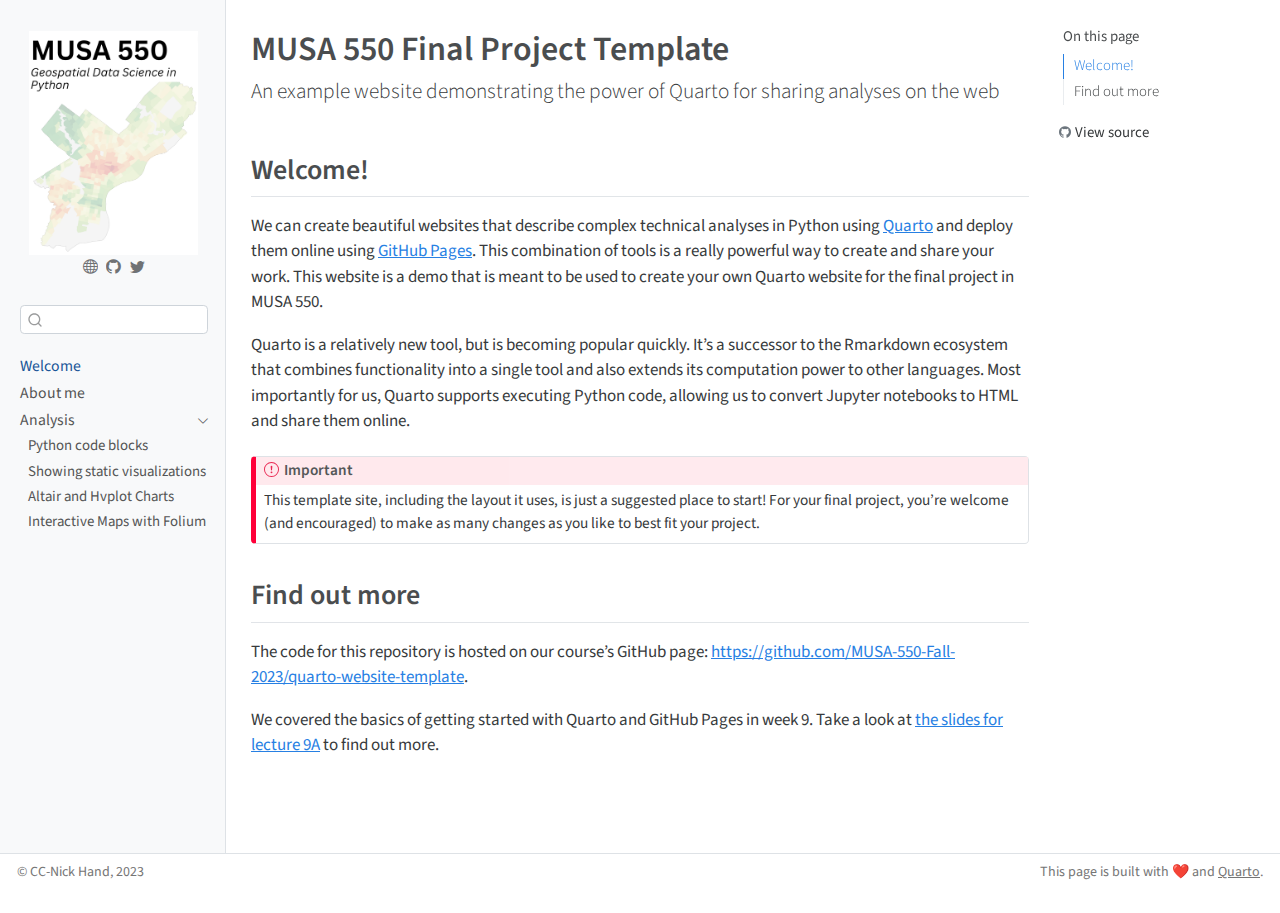
==== docs/index.html @ 410ea8fd "Initial commit" ====
<!DOCTYPE html>
<html xmlns="http://www.w3.org/1999/xhtml" lang="en" xml:lang="en"><head>

<meta charset="utf-8">
<meta name="generator" content="quarto-1.3.450">

<meta name="viewport" content="width=device-width, initial-scale=1.0, user-scalable=yes">


<title>MUSA 550 Quarto Template - MUSA 550 Final Project Template</title>
<style>
code{white-space: pre-wrap;}
span.smallcaps{font-variant: small-caps;}
div.columns{display: flex; gap: min(4vw, 1.5em);}
div.column{flex: auto; overflow-x: auto;}
div.hanging-indent{margin-left: 1.5em; text-indent: -1.5em;}
ul.task-list{list-style: none;}
ul.task-list li input[type="checkbox"] {
  width: 0.8em;
  margin: 0 0.8em 0.2em -1em; /* quarto-specific, see https://github.com/quarto-dev/quarto-cli/issues/4556 */ 
  vertical-align: middle;
}
</style>


<script src="site_libs/quarto-nav/quarto-nav.js"></script>
<script src="site_libs/clipboard/clipboard.min.js"></script>
<script src="site_libs/quarto-search/autocomplete.umd.js"></script>
<script src="site_libs/quarto-search/fuse.min.js"></script>
<script src="site_libs/quarto-search/quarto-search.js"></script>
<meta name="quarto:offset" content="./">
<script src="site_libs/quarto-html/quarto.js"></script>
<script src="site_libs/quarto-html/popper.min.js"></script>
<script src="site_libs/quarto-html/tippy.umd.min.js"></script>
<script src="site_libs/quarto-html/anchor.min.js"></script>
<link href="site_libs/quarto-html/tippy.css" rel="stylesheet">
<link href="site_libs/quarto-html/quarto-syntax-highlighting.css" rel="stylesheet" id="quarto-text-highlighting-styles">
<script src="site_libs/bootstrap/bootstrap.min.js"></script>
<link href="site_libs/bootstrap/bootstrap-icons.css" rel="stylesheet">
<link href="site_libs/bootstrap/bootstrap.min.css" rel="stylesheet" id="quarto-bootstrap" data-mode="light">
<script id="quarto-search-options" type="application/json">{
  "location": "sidebar",
  "copy-button": false,
  "collapse-after": 3,
  "panel-placement": "start",
  "type": "textbox",
  "limit": 20,
  "language": {
    "search-no-results-text": "No results",
    "search-matching-documents-text": "matching documents",
    "search-copy-link-title": "Copy link to search",
    "search-hide-matches-text": "Hide additional matches",
    "search-more-match-text": "more match in this document",
    "search-more-matches-text": "more matches in this document",
    "search-clear-button-title": "Clear",
    "search-detached-cancel-button-title": "Cancel",
    "search-submit-button-title": "Submit",
    "search-label": "Search"
  }
}</script>


<link rel="stylesheet" href="styles.css">
</head>

<body class="nav-sidebar docked">

<div id="quarto-search-results"></div>
  <header id="quarto-header" class="headroom fixed-top">
  <nav class="quarto-secondary-nav">
    <div class="container-fluid d-flex">
      <button type="button" class="quarto-btn-toggle btn" data-bs-toggle="collapse" data-bs-target="#quarto-sidebar,#quarto-sidebar-glass" aria-controls="quarto-sidebar" aria-expanded="false" aria-label="Toggle sidebar navigation" onclick="if (window.quartoToggleHeadroom) { window.quartoToggleHeadroom(); }">
        <i class="bi bi-layout-text-sidebar-reverse"></i>
      </button>
      <nav class="quarto-page-breadcrumbs" aria-label="breadcrumb"><ol class="breadcrumb"><li class="breadcrumb-item"><a href="./index.html">Welcome</a></li></ol></nav>
      <a class="flex-grow-1" role="button" data-bs-toggle="collapse" data-bs-target="#quarto-sidebar,#quarto-sidebar-glass" aria-controls="quarto-sidebar" aria-expanded="false" aria-label="Toggle sidebar navigation" onclick="if (window.quartoToggleHeadroom) { window.quartoToggleHeadroom(); }">      
      </a>
      <button type="button" class="btn quarto-search-button" aria-label="" onclick="window.quartoOpenSearch();">
        <i class="bi bi-search"></i>
      </button>
    </div>
  </nav>
</header>
<!-- content -->
<div id="quarto-content" class="quarto-container page-columns page-rows-contents page-layout-article">
<!-- sidebar -->
  <nav id="quarto-sidebar" class="sidebar collapse collapse-horizontal sidebar-navigation docked overflow-auto">
    <div class="pt-lg-2 mt-2 text-center sidebar-header">
      <a href="./index.html" class="sidebar-logo-link">
      <img src="./images/course-icon.png" alt="" class="sidebar-logo py-0 d-lg-inline d-none">
      </a>
      <div class="sidebar-tools-main tools-wide">
    <a href="https://nickhand.dev" rel="" title="Personal Website" class="quarto-navigation-tool px-1" aria-label="Personal Website"><i class="bi bi-globe"></i></a>
    <a href="https://github.com/MUSA-550-Fall-2023/" rel="" title="MUSA 550 GitHub" class="quarto-navigation-tool px-1" aria-label="MUSA 550 GitHub"><i class="bi bi-github"></i></a>
    <a href="https://twitter.com/nicholashand" rel="" title="Nick Hand Twitter" class="quarto-navigation-tool px-1" aria-label="Nick Hand Twitter"><i class="bi bi-twitter"></i></a>
</div>
      </div>
        <div class="mt-2 flex-shrink-0 align-items-center">
        <div class="sidebar-search">
        <div id="quarto-search" class="" title="Search"></div>
        </div>
        </div>
    <div class="sidebar-menu-container"> 
    <ul class="list-unstyled mt-1">
        <li class="sidebar-item">
  <div class="sidebar-item-container"> 
  <a href="./index.html" class="sidebar-item-text sidebar-link active">
 <span class="menu-text">Welcome</span></a>
  </div>
</li>
        <li class="sidebar-item">
  <div class="sidebar-item-container"> 
  <a href="./about.html" class="sidebar-item-text sidebar-link">
 <span class="menu-text">About me</span></a>
  </div>
</li>
        <li class="sidebar-item sidebar-item-section">
      <div class="sidebar-item-container"> 
            <a href="./analysis/index.html" class="sidebar-item-text sidebar-link">
 <span class="menu-text">Analysis</span></a>
          <a class="sidebar-item-toggle text-start" data-bs-toggle="collapse" data-bs-target="#quarto-sidebar-section-1" aria-expanded="true" aria-label="Toggle section">
            <i class="bi bi-chevron-right ms-2"></i>
          </a> 
      </div>
      <ul id="quarto-sidebar-section-1" class="collapse list-unstyled sidebar-section depth1 show">  
          <li class="sidebar-item">
  <div class="sidebar-item-container"> 
  <a href="./analysis/1-python-code-blocks.html" class="sidebar-item-text sidebar-link">
 <span class="menu-text">Python code blocks</span></a>
  </div>
</li>
          <li class="sidebar-item">
  <div class="sidebar-item-container"> 
  <a href="./analysis/2-static-images.html" class="sidebar-item-text sidebar-link">
 <span class="menu-text">Showing static visualizations</span></a>
  </div>
</li>
          <li class="sidebar-item">
  <div class="sidebar-item-container"> 
  <a href="./analysis/3-altair-hvplot.html" class="sidebar-item-text sidebar-link">
 <span class="menu-text">Altair and Hvplot Charts</span></a>
  </div>
</li>
          <li class="sidebar-item">
  <div class="sidebar-item-container"> 
  <a href="./analysis/4-folium.html" class="sidebar-item-text sidebar-link">
 <span class="menu-text">Interactive Maps with Folium</span></a>
  </div>
</li>
      </ul>
  </li>
    </ul>
    </div>
</nav>
<div id="quarto-sidebar-glass" data-bs-toggle="collapse" data-bs-target="#quarto-sidebar,#quarto-sidebar-glass"></div>
<!-- margin-sidebar -->
    <div id="quarto-margin-sidebar" class="sidebar margin-sidebar">
        <nav id="TOC" role="doc-toc" class="toc-active">
    <h2 id="toc-title">On this page</h2>
   
  <ul>
  <li><a href="#welcome" id="toc-welcome" class="nav-link active" data-scroll-target="#welcome">Welcome!</a></li>
  <li><a href="#find-out-more" id="toc-find-out-more" class="nav-link" data-scroll-target="#find-out-more">Find out more</a></li>
  </ul>
<div class="toc-actions"><div><i class="bi bi-github"></i></div><div class="action-links"><p><a href="https://github.com/MUSA-550-Fall-2023/quarto-website-template/blob/main/index.qmd" class="toc-action">View source</a></p></div></div></nav>
    </div>
<!-- main -->
<main class="content" id="quarto-document-content">

<header id="title-block-header" class="quarto-title-block default">
<div class="quarto-title">
<h1 class="title">MUSA 550 Final Project Template</h1>
<p class="subtitle lead">An example website demonstrating the power of Quarto for sharing analyses on the web</p>
</div>



<div class="quarto-title-meta">

    
  
    
  </div>
  

</header>

<section id="welcome" class="level2">
<h2 class="anchored" data-anchor-id="welcome">Welcome!</h2>
<p>We can create beautiful websites that describe complex technical analyses in Python using <a href="https://quarto.org">Quarto</a> and deploy them online using <a href="https://pages.github.com/">GitHub Pages</a>. This combination of tools is a really powerful way to create and share your work. This website is a demo that is meant to be used to create your own Quarto website for the final project in MUSA 550.</p>
<p>Quarto is a relatively new tool, but is becoming popular quickly. It’s a successor to the Rmarkdown ecosystem that combines functionality into a single tool and also extends its computation power to other languages. Most importantly for us, Quarto supports executing Python code, allowing us to convert Jupyter notebooks to HTML and share them online.</p>
<div class="callout callout-style-default callout-important callout-titled">
<div class="callout-header d-flex align-content-center">
<div class="callout-icon-container">
<i class="callout-icon"></i>
</div>
<div class="callout-title-container flex-fill">
Important
</div>
</div>
<div class="callout-body-container callout-body">
<p>This template site, including the layout it uses, is just a suggested place to start! For your final project, you’re welcome (and encouraged) to make as many changes as you like to best fit your project.</p>
</div>
</div>
</section>
<section id="find-out-more" class="level2">
<h2 class="anchored" data-anchor-id="find-out-more">Find out more</h2>
<p>The code for this repository is hosted on our course’s GitHub page: <a href="https://github.com/MUSA-550-Fall-2023/quarto-website-template">https://github.com/MUSA-550-Fall-2023/quarto-website-template</a>.</p>
<p>We covered the basics of getting started with Quarto and GitHub Pages in week 9. Take a look at <a href="https://musa-550-fall-2023.github.io/content/week-9/lecture-9A.html">the slides for lecture 9A</a> to find out more.</p>


</section>

</main> <!-- /main -->
<script id="quarto-html-after-body" type="application/javascript">
window.document.addEventListener("DOMContentLoaded", function (event) {
  const toggleBodyColorMode = (bsSheetEl) => {
    const mode = bsSheetEl.getAttribute("data-mode");
    const bodyEl = window.document.querySelector("body");
    if (mode === "dark") {
      bodyEl.classList.add("quarto-dark");
      bodyEl.classList.remove("quarto-light");
    } else {
      bodyEl.classList.add("quarto-light");
      bodyEl.classList.remove("quarto-dark");
    }
  }
  const toggleBodyColorPrimary = () => {
    const bsSheetEl = window.document.querySelector("link#quarto-bootstrap");
    if (bsSheetEl) {
      toggleBodyColorMode(bsSheetEl);
    }
  }
  toggleBodyColorPrimary();  
  const icon = "";
  const anchorJS = new window.AnchorJS();
  anchorJS.options = {
    placement: 'right',
    icon: icon
  };
  anchorJS.add('.anchored');
  const isCodeAnnotation = (el) => {
    for (const clz of el.classList) {
      if (clz.startsWith('code-annotation-')) {                     
        return true;
      }
    }
    return false;
  }
  const clipboard = new window.ClipboardJS('.code-copy-button', {
    text: function(trigger) {
      const codeEl = trigger.previousElementSibling.cloneNode(true);
      for (const childEl of codeEl.children) {
        if (isCodeAnnotation(childEl)) {
          childEl.remove();
        }
      }
      return codeEl.innerText;
    }
  });
  clipboard.on('success', function(e) {
    // button target
    const button = e.trigger;
    // don't keep focus
    button.blur();
    // flash "checked"
    button.classList.add('code-copy-button-checked');
    var currentTitle = button.getAttribute("title");
    button.setAttribute("title", "Copied!");
    let tooltip;
    if (window.bootstrap) {
      button.setAttribute("data-bs-toggle", "tooltip");
      button.setAttribute("data-bs-placement", "left");
      button.setAttribute("data-bs-title", "Copied!");
      tooltip = new bootstrap.Tooltip(button, 
        { trigger: "manual", 
          customClass: "code-copy-button-tooltip",
          offset: [0, -8]});
      tooltip.show();    
    }
    setTimeout(function() {
      if (tooltip) {
        tooltip.hide();
        button.removeAttribute("data-bs-title");
        button.removeAttribute("data-bs-toggle");
        button.removeAttribute("data-bs-placement");
      }
      button.setAttribute("title", currentTitle);
      button.classList.remove('code-copy-button-checked');
    }, 1000);
    // clear code selection
    e.clearSelection();
  });
  function tippyHover(el, contentFn) {
    const config = {
      allowHTML: true,
      content: contentFn,
      maxWidth: 500,
      delay: 100,
      arrow: false,
      appendTo: function(el) {
          return el.parentElement;
      },
      interactive: true,
      interactiveBorder: 10,
      theme: 'quarto',
      placement: 'bottom-start'
    };
    window.tippy(el, config); 
  }
  const noterefs = window.document.querySelectorAll('a[role="doc-noteref"]');
  for (var i=0; i<noterefs.length; i++) {
    const ref = noterefs[i];
    tippyHover(ref, function() {
      // use id or data attribute instead here
      let href = ref.getAttribute('data-footnote-href') || ref.getAttribute('href');
      try { href = new URL(href).hash; } catch {}
      const id = href.replace(/^#\/?/, "");
      const note = window.document.getElementById(id);
      return note.innerHTML;
    });
  }
      let selectedAnnoteEl;
      const selectorForAnnotation = ( cell, annotation) => {
        let cellAttr = 'data-code-cell="' + cell + '"';
        let lineAttr = 'data-code-annotation="' +  annotation + '"';
        const selector = 'span[' + cellAttr + '][' + lineAttr + ']';
        return selector;
      }
      const selectCodeLines = (annoteEl) => {
        const doc = window.document;
        const targetCell = annoteEl.getAttribute("data-target-cell");
        const targetAnnotation = annoteEl.getAttribute("data-target-annotation");
        const annoteSpan = window.document.querySelector(selectorForAnnotation(targetCell, targetAnnotation));
        const lines = annoteSpan.getAttribute("data-code-lines").split(",");
        const lineIds = lines.map((line) => {
          return targetCell + "-" + line;
        })
        let top = null;
        let height = null;
        let parent = null;
        if (lineIds.length > 0) {
            //compute the position of the single el (top and bottom and make a div)
            const el = window.document.getElementById(lineIds[0]);
            top = el.offsetTop;
            height = el.offsetHeight;
            parent = el.parentElement.parentElement;
          if (lineIds.length > 1) {
            const lastEl = window.document.getElementById(lineIds[lineIds.length - 1]);
            const bottom = lastEl.offsetTop + lastEl.offsetHeight;
            height = bottom - top;
          }
          if (top !== null && height !== null && parent !== null) {
            // cook up a div (if necessary) and position it 
            let div = window.document.getElementById("code-annotation-line-highlight");
            if (div === null) {
              div = window.document.createElement("div");
              div.setAttribute("id", "code-annotation-line-highlight");
              div.style.position = 'absolute';
              parent.appendChild(div);
            }
            div.style.top = top - 2 + "px";
            div.style.height = height + 4 + "px";
            let gutterDiv = window.document.getElementById("code-annotation-line-highlight-gutter");
            if (gutterDiv === null) {
              gutterDiv = window.document.createElement("div");
              gutterDiv.setAttribute("id", "code-annotation-line-highlight-gutter");
              gutterDiv.style.position = 'absolute';
              const codeCell = window.document.getElementById(targetCell);
              const gutter = codeCell.querySelector('.code-annotation-gutter');
              gutter.appendChild(gutterDiv);
            }
            gutterDiv.style.top = top - 2 + "px";
            gutterDiv.style.height = height + 4 + "px";
          }
          selectedAnnoteEl = annoteEl;
        }
      };
      const unselectCodeLines = () => {
        const elementsIds = ["code-annotation-line-highlight", "code-annotation-line-highlight-gutter"];
        elementsIds.forEach((elId) => {
          const div = window.document.getElementById(elId);
          if (div) {
            div.remove();
          }
        });
        selectedAnnoteEl = undefined;
      };
      // Attach click handler to the DT
      const annoteDls = window.document.querySelectorAll('dt[data-target-cell]');
      for (const annoteDlNode of annoteDls) {
        annoteDlNode.addEventListener('click', (event) => {
          const clickedEl = event.target;
          if (clickedEl !== selectedAnnoteEl) {
            unselectCodeLines();
            const activeEl = window.document.querySelector('dt[data-target-cell].code-annotation-active');
            if (activeEl) {
              activeEl.classList.remove('code-annotation-active');
            }
            selectCodeLines(clickedEl);
            clickedEl.classList.add('code-annotation-active');
          } else {
            // Unselect the line
            unselectCodeLines();
            clickedEl.classList.remove('code-annotation-active');
          }
        });
      }
  const findCites = (el) => {
    const parentEl = el.parentElement;
    if (parentEl) {
      const cites = parentEl.dataset.cites;
      if (cites) {
        return {
          el,
          cites: cites.split(' ')
        };
      } else {
        return findCites(el.parentElement)
      }
    } else {
      return undefined;
    }
  };
  var bibliorefs = window.document.querySelectorAll('a[role="doc-biblioref"]');
  for (var i=0; i<bibliorefs.length; i++) {
    const ref = bibliorefs[i];
    const citeInfo = findCites(ref);
    if (citeInfo) {
      tippyHover(citeInfo.el, function() {
        var popup = window.document.createElement('div');
        citeInfo.cites.forEach(function(cite) {
          var citeDiv = window.document.createElement('div');
          citeDiv.classList.add('hanging-indent');
          citeDiv.classList.add('csl-entry');
          var biblioDiv = window.document.getElementById('ref-' + cite);
          if (biblioDiv) {
            citeDiv.innerHTML = biblioDiv.innerHTML;
          }
          popup.appendChild(citeDiv);
        });
        return popup.innerHTML;
      });
    }
  }
});
</script>
</div> <!-- /content -->
<footer class="footer">
  <div class="nav-footer">
    <div class="nav-footer-left">© CC-Nick Hand, 2023</div>   
    <div class="nav-footer-center">
      &nbsp;
    </div>
    <div class="nav-footer-right">This page is built with ❤️ and <a href="https://quarto.org/">Quarto</a>.</div>
  </div>
</footer>



</body></html>
---- docs/site_libs/quarto-html/tippy.css ----
.tippy-box[data-animation=fade][data-state=hidden]{opacity:0}[data-tippy-root]{max-width:calc(100vw - 10px)}.tippy-box{position:relative;background-color:#333;color:#fff;border-radius:4px;font-size:14px;line-height:1.4;white-space:normal;outline:0;transition-property:transform,visibility,opacity}.tippy-box[data-placement^=top]>.tippy-arrow{bottom:0}.tippy-box[data-placement^=top]>.tippy-arrow:before{bottom:-7px;left:0;border-width:8px 8px 0;border-top-color:initial;transform-origin:center top}.tippy-box[data-placement^=bottom]>.tippy-arrow{top:0}.tippy-box[data-placement^=bottom]>.tippy-arrow:before{top:-7px;left:0;border-width:0 8px 8px;border-bottom-color:initial;transform-origin:center bottom}.tippy-box[data-placement^=left]>.tippy-arrow{right:0}.tippy-box[data-placement^=left]>.tippy-arrow:before{border-width:8px 0 8px 8px;border-left-color:initial;right:-7px;transform-origin:center left}.tippy-box[data-placement^=right]>.tippy-arrow{left:0}.tippy-box[data-placement^=right]>.tippy-arrow:before{left:-7px;border-width:8px 8px 8px 0;border-right-color:initial;transform-origin:center right}.tippy-box[data-inertia][data-state=visible]{transition-timing-function:cubic-bezier(.54,1.5,.38,1.11)}.tippy-arrow{width:16px;height:16px;color:#333}.tippy-arrow:before{content:"";position:absolute;border-color:transparent;border-style:solid}.tippy-content{position:relative;padding:5px 9px;z-index:1}
---- docs/site_libs/quarto-html/quarto-syntax-highlighting.css ----
/* quarto syntax highlight colors */
:root {
  --quarto-hl-kw-color: #859900;
  --quarto-hl-fu-color: #268bd2;
  --quarto-hl-va-color: #268bd2;
  --quarto-hl-cf-color: #859900;
  --quarto-hl-op-color: #859900;
  --quarto-hl-bu-color: #cb4b16;
  --quarto-hl-ex-color: #268bd2;
  --quarto-hl-pp-color: #cb4b16;
  --quarto-hl-at-color: #268bd2;
  --quarto-hl-ch-color: #2aa198;
  --quarto-hl-sc-color: #dc322f;
  --quarto-hl-st-color: #2aa198;
  --quarto-hl-vs-color: #2aa198;
  --quarto-hl-ss-color: #dc322f;
  --quarto-hl-im-color: #2aa198;
  --quarto-hl-dt-color: #b58900;
  --quarto-hl-dv-color: #2aa198;
  --quarto-hl-bn-color: #2aa198;
  --quarto-hl-fl-color: #2aa198;
  --quarto-hl-cn-color: #2aa198;
  --quarto-hl-co-color: #93a1a1;
  --quarto-hl-do-color: #dc322f;
  --quarto-hl-an-color: #268bd2;
  --quarto-hl-cv-color: #2aa198;
  --quarto-hl-re-color: #268bd2;
  --quarto-hl-in-color: #b58900;
  --quarto-hl-wa-color: #cb4b16;
  --quarto-hl-al-color: #d33682;
  --quarto-hl-er-color: #dc322f;
}

/* other quarto variables */
:root {
  --quarto-font-monospace: SFMono-Regular, Menlo, Monaco, Consolas, "Liberation Mono", "Courier New", monospace;
}

pre > code.sourceCode > span {
  color: #657b83;
  font-style: inherit;
}

code span {
  color: #657b83;
  font-style: inherit;
}

code.sourceCode > span {
  color: #657b83;
  font-style: inherit;
}

div.sourceCode,
div.sourceCode pre.sourceCode {
  color: #657b83;
  font-style: inherit;
}

code span.kw {
  color: #859900;
  font-weight: bold;
}

code span.fu {
  color: #268bd2;
}

code span.va {
  color: #268bd2;
}

code span.cf {
  color: #859900;
  font-weight: bold;
}

code span.op {
  color: #859900;
}

code span.bu {
  color: #cb4b16;
}

code span.ex {
  color: #268bd2;
  font-weight: bold;
}

code span.pp {
  color: #cb4b16;
}

code span.at {
  color: #268bd2;
}

code span.ch {
  color: #2aa198;
}

code span.sc {
  color: #dc322f;
}

code span.st {
  color: #2aa198;
}

code span.vs {
  color: #2aa198;
}

code span.ss {
  color: #dc322f;
}

code span.im {
  color: #2aa198;
}

code span.dt {
  color: #b58900;
  font-weight: bold;
}

code span.dv {
  color: #2aa198;
}

code span.bn {
  color: #2aa198;
}

code span.fl {
  color: #2aa198;
}

code span.cn {
  color: #2aa198;
  font-weight: bold;
}

code span.co {
  color: #93a1a1;
  font-style: italic;
}

code span.do {
  color: #dc322f;
}

code span.an {
  color: #268bd2;
}

code span.cv {
  color: #2aa198;
}

code span.re {
  color: #268bd2;
  background-color: #eee8d5;
}

code span.in {
  color: #b58900;
}

code span.wa {
  color: #cb4b16;
}

code span.al {
  color: #d33682;
  font-weight: bold;
}

code span.er {
  color: #dc322f;
  text-decoration: underline;
}

.prevent-inlining {
  content: "</";
}

/*# sourceMappingURL=debc5d5d77c3f9108843748ff7464032.css.map */
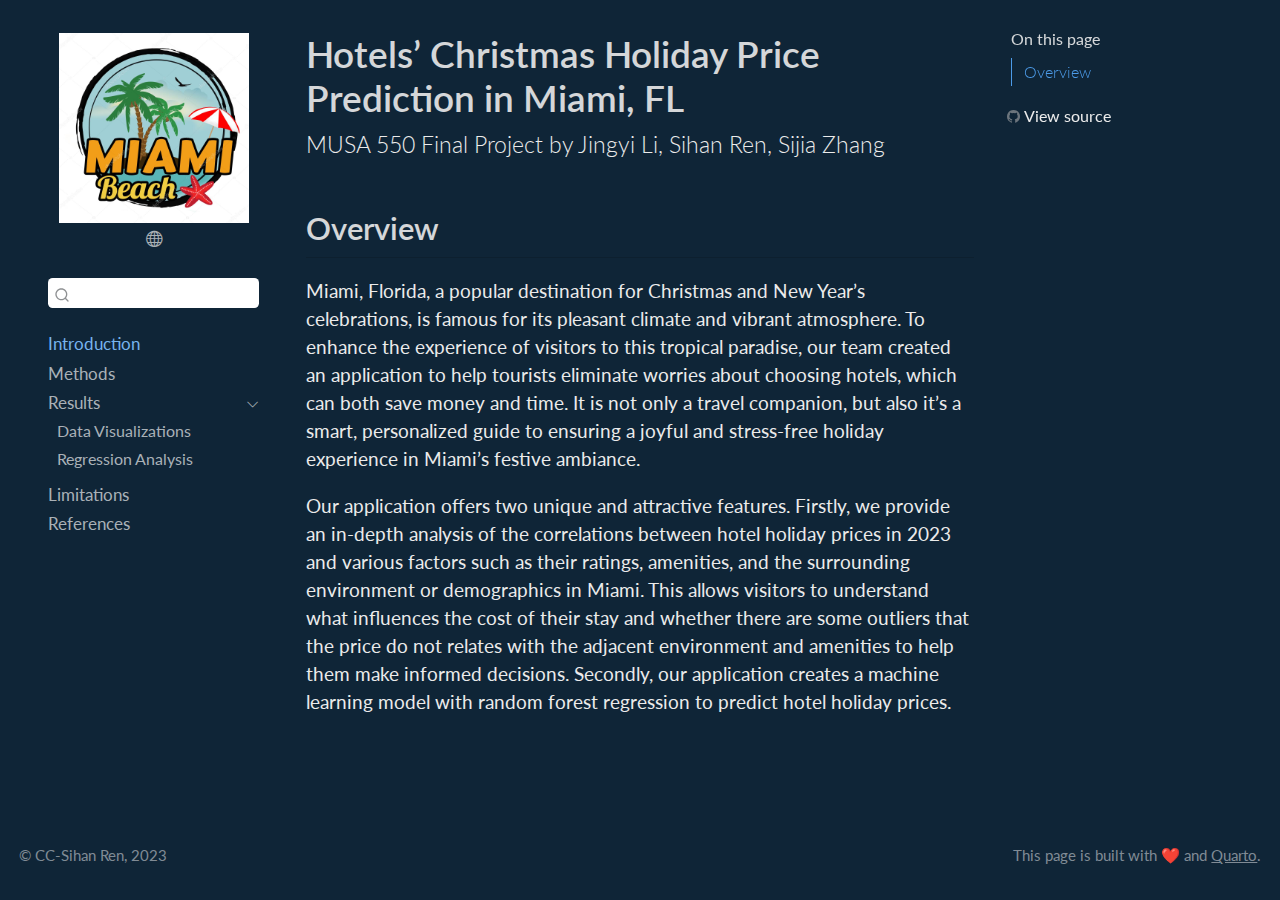
==== commit c724b47e: "render 12/20" ====
--- a/docs/index.html
+++ b/docs/index.html
@@ -7,7 +7,7 @@
 <meta name="viewport" content="width=device-width, initial-scale=1.0, user-scalable=yes">
 
 
-<title>MUSA 550 Quarto Template - MUSA 550 Final Project Template</title>
+<title>MUSA 550 Final Project - Hotels’ Christmas Holiday Price Prediction in Miami, FL</title>
 <style>
 code{white-space: pre-wrap;}
 span.smallcaps{font-variant: small-caps;}
@@ -34,10 +34,10 @@
 <script src="site_libs/quarto-html/tippy.umd.min.js"></script>
 <script src="site_libs/quarto-html/anchor.min.js"></script>
 <link href="site_libs/quarto-html/tippy.css" rel="stylesheet">
-<link href="site_libs/quarto-html/quarto-syntax-highlighting.css" rel="stylesheet" id="quarto-text-highlighting-styles">
+<link href="site_libs/quarto-html/quarto-syntax-highlighting-dark.css" rel="stylesheet" id="quarto-text-highlighting-styles">
 <script src="site_libs/bootstrap/bootstrap.min.js"></script>
 <link href="site_libs/bootstrap/bootstrap-icons.css" rel="stylesheet">
-<link href="site_libs/bootstrap/bootstrap.min.css" rel="stylesheet" id="quarto-bootstrap" data-mode="light">
+<link href="site_libs/bootstrap/bootstrap.min.css" rel="stylesheet" id="quarto-bootstrap" data-mode="dark">
 <script id="quarto-search-options" type="application/json">{
   "location": "sidebar",
   "copy-button": false,
@@ -63,7 +63,7 @@
 <link rel="stylesheet" href="styles.css">
 </head>
 
-<body class="nav-sidebar docked">
+<body class="nav-sidebar floating">
 
 <div id="quarto-search-results"></div>
   <header id="quarto-header" class="headroom fixed-top">
@@ -72,7 +72,7 @@
       <button type="button" class="quarto-btn-toggle btn" data-bs-toggle="collapse" data-bs-target="#quarto-sidebar,#quarto-sidebar-glass" aria-controls="quarto-sidebar" aria-expanded="false" aria-label="Toggle sidebar navigation" onclick="if (window.quartoToggleHeadroom) { window.quartoToggleHeadroom(); }">
         <i class="bi bi-layout-text-sidebar-reverse"></i>
       </button>
-      <nav class="quarto-page-breadcrumbs" aria-label="breadcrumb"><ol class="breadcrumb"><li class="breadcrumb-item"><a href="./index.html">Welcome</a></li></ol></nav>
+      <nav class="quarto-page-breadcrumbs" aria-label="breadcrumb"><ol class="breadcrumb"><li class="breadcrumb-item"><a href="./index.html">Introduction</a></li></ol></nav>
       <a class="flex-grow-1" role="button" data-bs-toggle="collapse" data-bs-target="#quarto-sidebar,#quarto-sidebar-glass" aria-controls="quarto-sidebar" aria-expanded="false" aria-label="Toggle sidebar navigation" onclick="if (window.quartoToggleHeadroom) { window.quartoToggleHeadroom(); }">      
       </a>
       <button type="button" class="btn quarto-search-button" aria-label="" onclick="window.quartoOpenSearch();">
@@ -84,15 +84,13 @@
 <!-- content -->
 <div id="quarto-content" class="quarto-container page-columns page-rows-contents page-layout-article">
 <!-- sidebar -->
-  <nav id="quarto-sidebar" class="sidebar collapse collapse-horizontal sidebar-navigation docked overflow-auto">
+  <nav id="quarto-sidebar" class="sidebar collapse collapse-horizontal sidebar-navigation floating overflow-auto">
     <div class="pt-lg-2 mt-2 text-center sidebar-header">
       <a href="./index.html" class="sidebar-logo-link">
-      <img src="./images/course-icon.png" alt="" class="sidebar-logo py-0 d-lg-inline d-none">
+      <img src="./images/Miami_beach_1.png" alt="" class="sidebar-logo py-0 d-lg-inline d-none">
       </a>
-      <div class="sidebar-tools-main tools-wide">
-    <a href="https://nickhand.dev" rel="" title="Personal Website" class="quarto-navigation-tool px-1" aria-label="Personal Website"><i class="bi bi-globe"></i></a>
-    <a href="https://github.com/MUSA-550-Fall-2023/" rel="" title="MUSA 550 GitHub" class="quarto-navigation-tool px-1" aria-label="MUSA 550 GitHub"><i class="bi bi-github"></i></a>
-    <a href="https://twitter.com/nicholashand" rel="" title="Nick Hand Twitter" class="quarto-navigation-tool px-1" aria-label="Nick Hand Twitter"><i class="bi bi-twitter"></i></a>
+      <div class="sidebar-tools-main">
+    <a href="https://catalog.upenn.edu/graduate/programs/urban-spatial-analytics-musa/" rel="" title="MUSA Website" class="quarto-navigation-tool px-1" aria-label="MUSA Website"><i class="bi bi-globe"></i></a>
 </div>
       </div>
         <div class="mt-2 flex-shrink-0 align-items-center">
@@ -105,19 +103,19 @@
         <li class="sidebar-item">
   <div class="sidebar-item-container"> 
   <a href="./index.html" class="sidebar-item-text sidebar-link active">
- <span class="menu-text">Welcome</span></a>
+ <span class="menu-text">Introduction</span></a>
   </div>
 </li>
         <li class="sidebar-item">
   <div class="sidebar-item-container"> 
-  <a href="./about.html" class="sidebar-item-text sidebar-link">
- <span class="menu-text">About me</span></a>
+  <a href="./Methods.html" class="sidebar-item-text sidebar-link">
+ <span class="menu-text">Methods</span></a>
   </div>
 </li>
         <li class="sidebar-item sidebar-item-section">
       <div class="sidebar-item-container"> 
-            <a href="./analysis/index.html" class="sidebar-item-text sidebar-link">
- <span class="menu-text">Analysis</span></a>
+            <a class="sidebar-item-text sidebar-link text-start" data-bs-toggle="collapse" data-bs-target="#quarto-sidebar-section-1" aria-expanded="true">
+ <span class="menu-text">Results</span></a>
           <a class="sidebar-item-toggle text-start" data-bs-toggle="collapse" data-bs-target="#quarto-sidebar-section-1" aria-expanded="true" aria-label="Toggle section">
             <i class="bi bi-chevron-right ms-2"></i>
           </a> 
@@ -125,30 +123,30 @@
       <ul id="quarto-sidebar-section-1" class="collapse list-unstyled sidebar-section depth1 show">  
           <li class="sidebar-item">
   <div class="sidebar-item-container"> 
-  <a href="./analysis/1-python-code-blocks.html" class="sidebar-item-text sidebar-link">
- <span class="menu-text">Python code blocks</span></a>
+  <a href="./analysis/Exploratory_Analysis.html" class="sidebar-item-text sidebar-link">
+ <span class="menu-text">Data Visualizations</span></a>
   </div>
 </li>
           <li class="sidebar-item">
   <div class="sidebar-item-container"> 
-  <a href="./analysis/2-static-images.html" class="sidebar-item-text sidebar-link">
- <span class="menu-text">Showing static visualizations</span></a>
-  </div>
-</li>
-          <li class="sidebar-item">
-  <div class="sidebar-item-container"> 
-  <a href="./analysis/3-altair-hvplot.html" class="sidebar-item-text sidebar-link">
- <span class="menu-text">Altair and Hvplot Charts</span></a>
-  </div>
-</li>
-          <li class="sidebar-item">
-  <div class="sidebar-item-container"> 
-  <a href="./analysis/4-folium.html" class="sidebar-item-text sidebar-link">
- <span class="menu-text">Interactive Maps with Folium</span></a>
+  <a href="./analysis/RegressionAnalysis.html" class="sidebar-item-text sidebar-link">
+ <span class="menu-text">Regression Analysis</span></a>
   </div>
 </li>
       </ul>
   </li>
+        <li class="sidebar-item">
+  <div class="sidebar-item-container"> 
+  <a href="./Limitations.html" class="sidebar-item-text sidebar-link">
+ <span class="menu-text">Limitations</span></a>
+  </div>
+</li>
+        <li class="sidebar-item">
+  <div class="sidebar-item-container"> 
+  <a href="./References.html" class="sidebar-item-text sidebar-link">
+ <span class="menu-text">References</span></a>
+  </div>
+</li>
     </ul>
     </div>
 </nav>
@@ -159,18 +157,17 @@
     <h2 id="toc-title">On this page</h2>
    
   <ul>
-  <li><a href="#welcome" id="toc-welcome" class="nav-link active" data-scroll-target="#welcome">Welcome!</a></li>
-  <li><a href="#find-out-more" id="toc-find-out-more" class="nav-link" data-scroll-target="#find-out-more">Find out more</a></li>
+  <li><a href="#overview" id="toc-overview" class="nav-link active" data-scroll-target="#overview">Overview</a></li>
   </ul>
-<div class="toc-actions"><div><i class="bi bi-github"></i></div><div class="action-links"><p><a href="https://github.com/MUSA-550-Fall-2023/quarto-website-template/blob/main/index.qmd" class="toc-action">View source</a></p></div></div></nav>
+<div class="toc-actions"><div><i class="bi bi-github"></i></div><div class="action-links"><p><a href="https://github.com/RachelRen-RSH/550-final-quarto-website/blob/main/index.qmd" class="toc-action">View source</a></p></div></div></nav>
     </div>
 <!-- main -->
 <main class="content" id="quarto-document-content">
 
 <header id="title-block-header" class="quarto-title-block default">
 <div class="quarto-title">
-<h1 class="title">MUSA 550 Final Project Template</h1>
-<p class="subtitle lead">An example website demonstrating the power of Quarto for sharing analyses on the web</p>
+<h1 class="title">Hotels’ Christmas Holiday Price Prediction in Miami, FL</h1>
+<p class="subtitle lead">MUSA 550 Final Project by Jingyi Li, Sihan Ren, Sijia Zhang</p>
 </div>
 
 
@@ -185,28 +182,10 @@
 
 </header>
 
-<section id="welcome" class="level2">
-<h2 class="anchored" data-anchor-id="welcome">Welcome!</h2>
-<p>We can create beautiful websites that describe complex technical analyses in Python using <a href="https://quarto.org">Quarto</a> and deploy them online using <a href="https://pages.github.com/">GitHub Pages</a>. This combination of tools is a really powerful way to create and share your work. This website is a demo that is meant to be used to create your own Quarto website for the final project in MUSA 550.</p>
-<p>Quarto is a relatively new tool, but is becoming popular quickly. It’s a successor to the Rmarkdown ecosystem that combines functionality into a single tool and also extends its computation power to other languages. Most importantly for us, Quarto supports executing Python code, allowing us to convert Jupyter notebooks to HTML and share them online.</p>
-<div class="callout callout-style-default callout-important callout-titled">
-<div class="callout-header d-flex align-content-center">
-<div class="callout-icon-container">
-<i class="callout-icon"></i>
-</div>
-<div class="callout-title-container flex-fill">
-Important
-</div>
-</div>
-<div class="callout-body-container callout-body">
-<p>This template site, including the layout it uses, is just a suggested place to start! For your final project, you’re welcome (and encouraged) to make as many changes as you like to best fit your project.</p>
-</div>
-</div>
-</section>
-<section id="find-out-more" class="level2">
-<h2 class="anchored" data-anchor-id="find-out-more">Find out more</h2>
-<p>The code for this repository is hosted on our course’s GitHub page: <a href="https://github.com/MUSA-550-Fall-2023/quarto-website-template">https://github.com/MUSA-550-Fall-2023/quarto-website-template</a>.</p>
-<p>We covered the basics of getting started with Quarto and GitHub Pages in week 9. Take a look at <a href="https://musa-550-fall-2023.github.io/content/week-9/lecture-9A.html">the slides for lecture 9A</a> to find out more.</p>
+<section id="overview" class="level2">
+<h2 class="anchored" data-anchor-id="overview">Overview</h2>
+<p>Miami, Florida, a popular destination for Christmas and New Year’s celebrations, is famous for its pleasant climate and vibrant atmosphere. To enhance the experience of visitors to this tropical paradise, our team created an application to help tourists eliminate worries about choosing hotels, which can both save money and time. It is not only a travel companion, but also it’s a smart, personalized guide to ensuring a joyful and stress-free holiday experience in Miami’s festive ambiance.</p>
+<p>Our application offers two unique and attractive features. Firstly, we provide an in-depth analysis of the correlations between hotel holiday prices in 2023 and various factors such as their ratings, amenities, and the surrounding environment or demographics in Miami. This allows visitors to understand what influences the cost of their stay and whether there are some outliers that the price do not relates with the adjacent environment and amenities to help them make informed decisions. Secondly, our application creates a machine learning model with random forest regression to predict hotel holiday prices.</p>
 
 
 </section>
@@ -448,7 +427,7 @@
 </div> <!-- /content -->
 <footer class="footer">
   <div class="nav-footer">
-    <div class="nav-footer-left">© CC-Nick Hand, 2023</div>   
+    <div class="nav-footer-left">© CC-Sihan Ren, 2023</div>   
     <div class="nav-footer-center">
       &nbsp;
     </div>
--- a/docs/site_libs/quarto-html/quarto-syntax-highlighting-dark.css
+++ b/docs/site_libs/quarto-html/quarto-syntax-highlighting-dark.css
@@ -0,0 +1,189 @@
+/* quarto syntax highlight colors */
+:root {
+  --quarto-hl-kw-color: #859900;
+  --quarto-hl-fu-color: #268bd2;
+  --quarto-hl-va-color: #268bd2;
+  --quarto-hl-cf-color: #859900;
+  --quarto-hl-op-color: #859900;
+  --quarto-hl-bu-color: #cb4b16;
+  --quarto-hl-ex-color: #268bd2;
+  --quarto-hl-pp-color: #cb4b16;
+  --quarto-hl-at-color: #268bd2;
+  --quarto-hl-ch-color: #2aa198;
+  --quarto-hl-sc-color: #dc322f;
+  --quarto-hl-st-color: #2aa198;
+  --quarto-hl-vs-color: #2aa198;
+  --quarto-hl-ss-color: #dc322f;
+  --quarto-hl-im-color: #2aa198;
+  --quarto-hl-dt-color: #b58900;
+  --quarto-hl-dv-color: #2aa198;
+  --quarto-hl-bn-color: #2aa198;
+  --quarto-hl-fl-color: #2aa198;
+  --quarto-hl-cn-color: #2aa198;
+  --quarto-hl-co-color: #93a1a1;
+  --quarto-hl-do-color: #dc322f;
+  --quarto-hl-an-color: #268bd2;
+  --quarto-hl-cv-color: #2aa198;
+  --quarto-hl-re-color: #268bd2;
+  --quarto-hl-in-color: #b58900;
+  --quarto-hl-wa-color: #cb4b16;
+  --quarto-hl-al-color: #d33682;
+  --quarto-hl-er-color: #dc322f;
+}
+
+/* other quarto variables */
+:root {
+  --quarto-font-monospace: SFMono-Regular, Menlo, Monaco, Consolas, "Liberation Mono", "Courier New", monospace;
+}
+
+pre > code.sourceCode > span {
+  color: #657b83;
+  font-style: inherit;
+}
+
+code span {
+  color: #657b83;
+  font-style: inherit;
+}
+
+code.sourceCode > span {
+  color: #657b83;
+  font-style: inherit;
+}
+
+div.sourceCode,
+div.sourceCode pre.sourceCode {
+  color: #657b83;
+  font-style: inherit;
+}
+
+code span.kw {
+  color: #859900;
+  font-weight: bold;
+}
+
+code span.fu {
+  color: #268bd2;
+}
+
+code span.va {
+  color: #268bd2;
+}
+
+code span.cf {
+  color: #859900;
+  font-weight: bold;
+}
+
+code span.op {
+  color: #859900;
+}
+
+code span.bu {
+  color: #cb4b16;
+}
+
+code span.ex {
+  color: #268bd2;
+  font-weight: bold;
+}
+
+code span.pp {
+  color: #cb4b16;
+}
+
+code span.at {
+  color: #268bd2;
+}
+
+code span.ch {
+  color: #2aa198;
+}
+
+code span.sc {
+  color: #dc322f;
+}
+
+code span.st {
+  color: #2aa198;
+}
+
+code span.vs {
+  color: #2aa198;
+}
+
+code span.ss {
+  color: #dc322f;
+}
+
+code span.im {
+  color: #2aa198;
+}
+
+code span.dt {
+  color: #b58900;
+  font-weight: bold;
+}
+
+code span.dv {
+  color: #2aa198;
+}
+
+code span.bn {
+  color: #2aa198;
+}
+
+code span.fl {
+  color: #2aa198;
+}
+
+code span.cn {
+  color: #2aa198;
+  font-weight: bold;
+}
+
+code span.co {
+  color: #93a1a1;
+  font-style: italic;
+}
+
+code span.do {
+  color: #dc322f;
+}
+
+code span.an {
+  color: #268bd2;
+}
+
+code span.cv {
+  color: #2aa198;
+}
+
+code span.re {
+  color: #268bd2;
+  background-color: #eee8d5;
+}
+
+code span.in {
+  color: #b58900;
+}
+
+code span.wa {
+  color: #cb4b16;
+}
+
+code span.al {
+  color: #d33682;
+  font-weight: bold;
+}
+
+code span.er {
+  color: #dc322f;
+  text-decoration: underline;
+}
+
+.prevent-inlining {
+  content: "</";
+}
+
+/*# sourceMappingURL=935a306eefa94366c21e1a970dddb765.css.map */
